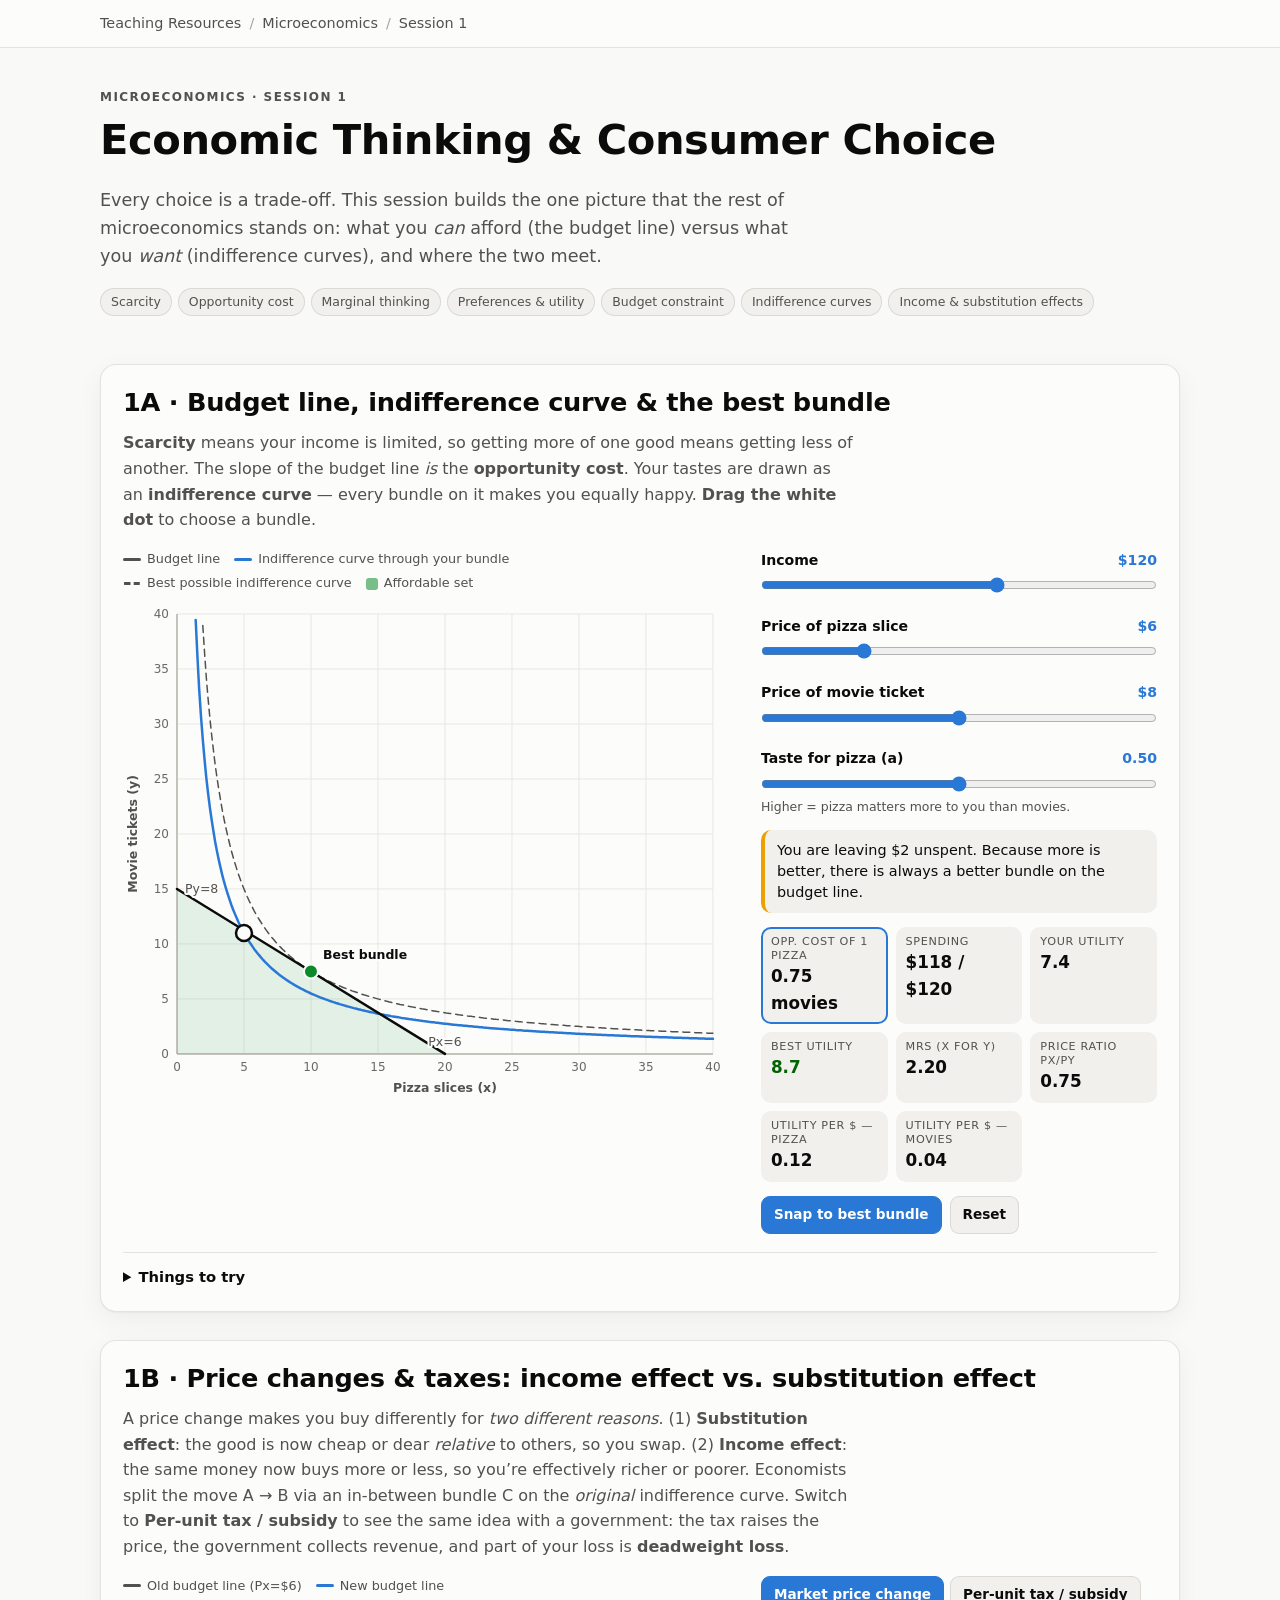
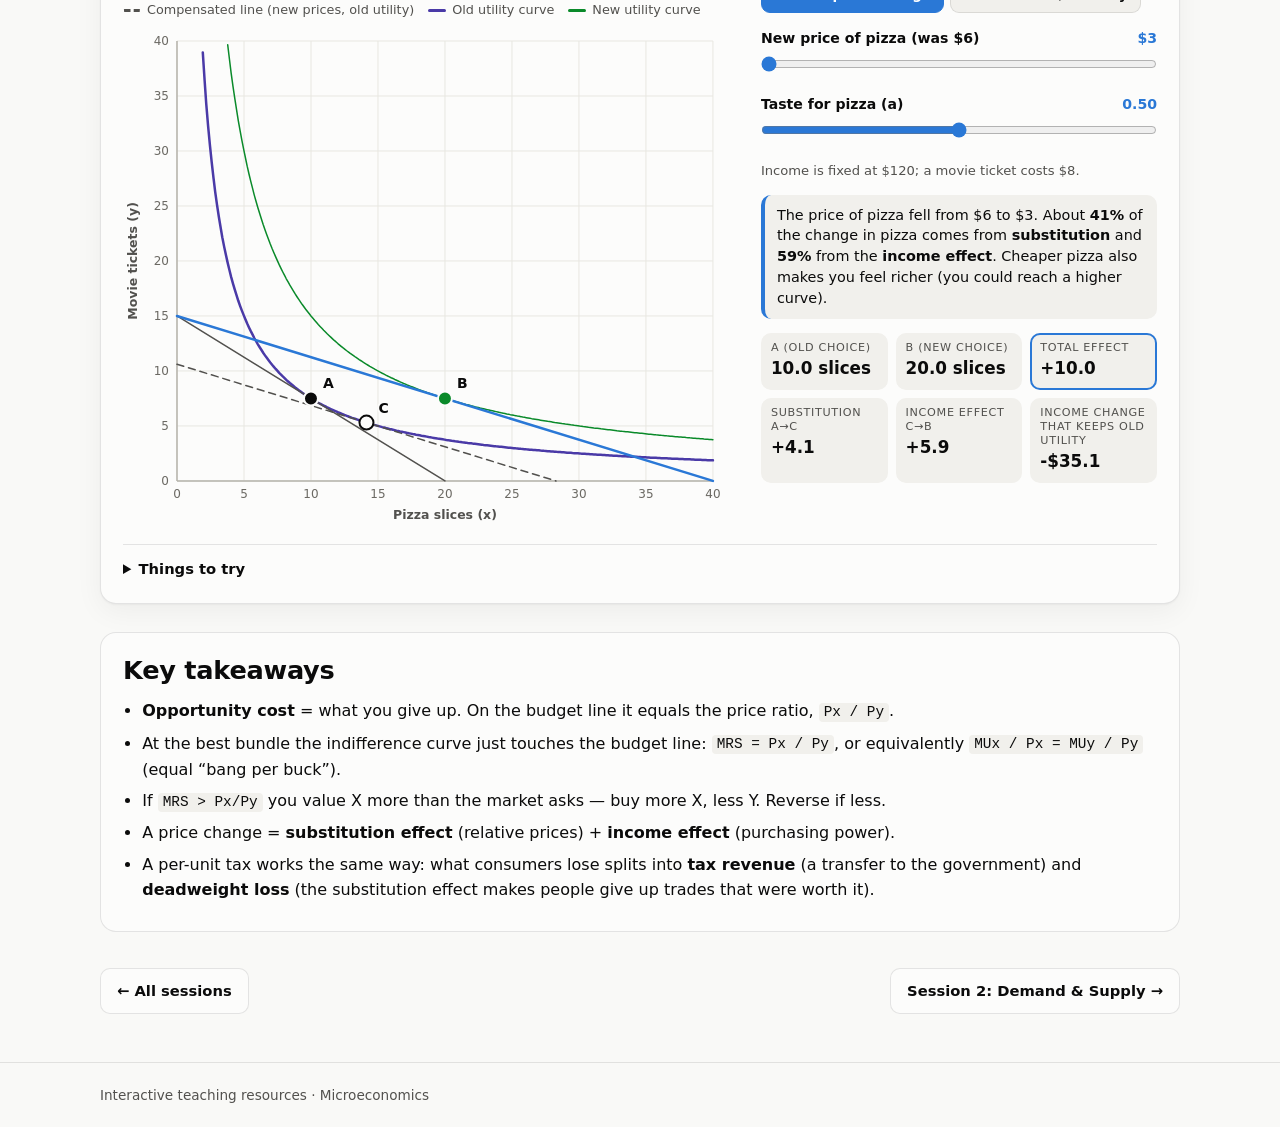
==== microeconomics/01-consumer-choice/index.html @ 6e92582a "feat: add first version of interactive microeconomics teaching resources Static GitHub Pages site (n" ====
<!doctype html>
<html lang="en">
<head>
<meta charset="utf-8">
<meta name="viewport" content="width=device-width, initial-scale=1">
<title>Session 1 · Economic Thinking & Consumer Choice</title>
<meta name="description" content="Interactive budget line and indifference curve lab: scarcity, opportunity cost, marginal thinking, income & substitution effects.">
<link rel="stylesheet" href="../../assets/css/site.css">
</head>
<body>
<header class="topbar"><div class="wrap">
  <nav class="crumbs" aria-label="Breadcrumb"><a href="../../">Teaching Resources</a><span aria-hidden="true">/</span><a href="../">Microeconomics</a><span aria-hidden="true">/</span><span>Session 1</span></nav>
</div></header>

<main class="wrap">
  <section class="hero">
    <div class="eyebrow">Microeconomics · Session 1</div>
    <h1>Economic Thinking &amp; Consumer Choice</h1>
    <p class="lede">Every choice is a trade-off. This session builds the one picture that the rest of microeconomics stands on: what you <em>can</em> afford (the budget line) versus what you <em>want</em> (indifference curves), and where the two meet.</p>
    <ul class="chips"><li>Scarcity</li><li>Opportunity cost</li><li>Marginal thinking</li><li>Preferences &amp; utility</li><li>Budget constraint</li><li>Indifference curves</li><li>Income &amp; substitution effects</li></ul>
  </section>

  <!-- ============ 1A ============ -->
  <section class="lab" id="lab-a">
    <div class="lab-head">
      <h2>1A · Budget line, indifference curve &amp; the best bundle</h2>
      <p><b>Scarcity</b> means your income is limited, so getting more of one good means getting less of another. The slope of the budget line <i>is</i> the <b>opportunity cost</b>. Your tastes are drawn as an <b>indifference curve</b> — every bundle on it makes you equally happy. <b>Drag the white dot</b> to choose a bundle.</p>
    </div>
    <div class="lab-body">
      <div class="viz">
        <div id="legend-a"></div>
        <div id="chart-a"></div>
      </div>
      <div class="panel">
        <div id="ctl-a" class="panel"></div>
        <div id="msg-a" class="msg"></div>
        <div id="stats-a"></div>
        <div id="btn-a" class="btns"></div>
      </div>
    </div>
    <details class="try"><summary>Things to try</summary><ul>
      <li>Drag the dot to a point <em>inside</em> the shaded triangle. Is there always a better bundle? (More is better, so yes — move to the line.)</li>
      <li>Drag it slowly along the budget line. Watch “utility per $” for each good — the highest utility happens where they’re equal. That’s <b>marginal thinking</b>.</li>
      <li>Raise the price of pizza. The line pivots — the opportunity cost of pizza (in movies) goes up.</li>
      <li>Change “taste for pizza”. The best bundle moves along the line towards the good you like more.</li>
    </ul></details>
  </section>

  <!-- ============ 1B ============ -->
  <section class="lab" id="lab-b">
    <div class="lab-head">
      <h2>1B · Price changes &amp; taxes: income effect vs. substitution effect</h2>
      <p>A price change makes you buy differently for <i>two different reasons</i>. (1) <b>Substitution effect</b>: the good is now cheap or dear <i>relative</i> to others, so you swap. (2) <b>Income effect</b>: the same money now buys more or less, so you’re effectively richer or poorer. Economists split the move A → B via an in-between bundle C on the <i>original</i> indifference curve. Switch to <b>Per-unit tax / subsidy</b> to see the same idea with a government: the tax raises the price, the government collects revenue, and part of your loss is <b>deadweight loss</b>.</p>
    </div>
    <div class="lab-body">
      <div class="viz">
        <div id="legend-b"></div>
        <div id="chart-b"></div>
      </div>
      <div class="panel">
        <div id="ctl-b" class="panel"></div>
        <div id="msg-b" class="msg"></div>
        <div id="stats-b"></div>
      </div>
    </div>
    <details class="try"><summary>Things to try</summary><ul>
      <li>Slide the new price down from $6 to $3. A→C is the substitution effect (moving <i>along</i> the original curve to the new price ratio). C→B is the income effect (moving to a higher curve).</li>
      <li>Now raise the price above $6 — both effects reverse.</li>
      <li>Switch to <b>Per-unit tax</b> and slide it up. Your loss splits into what the government collects (a transfer) and the deadweight loss (waste). Try “Rebates it lump-sum”: B′ lands on the <i>old</i> budget line — almost only the substitution effect remains, and you’re still worse off than at A.</li>
      <li>Slide the tax below zero to make it a <b>subsidy</b>: you gain, taxpayers pay more than you gain, and the gap is deadweight loss.</li>
      <li>Raise “taste for pizza” (pizza becomes a bigger share of your budget). The income effect grows — a price cut matters more for a good you spend a lot on. When pizza is a small part of the budget, most of the response is substitution.</li>
    </ul></details>
  </section>

  <section class="takeaways">
    <h2>Key takeaways</h2>
    <ul>
      <li><b>Opportunity cost</b> = what you give up. On the budget line it equals the price ratio, <code>Px / Py</code>.</li>
      <li>At the best bundle the indifference curve just touches the budget line: <code>MRS = Px / Py</code>, or equivalently <code>MUx / Px = MUy / Py</code> (equal “bang per buck”).</li>
      <li>If <code>MRS &gt; Px/Py</code> you value X more than the market asks — buy more X, less Y. Reverse if less.</li>
      <li>A price change = <b>substitution effect</b> (relative prices) + <b>income effect</b> (purchasing power).</li>
      <li>A per-unit tax works the same way: what consumers lose splits into <b>tax revenue</b> (a transfer to the government) and <b>deadweight loss</b> (the substitution effect makes people give up trades that were worth it).</li>
    </ul>
  </section>

  <nav class="pager" aria-label="Session navigation">
    <a href="../">← All sessions</a>
    <a href="../02-demand-supply/">Session 2: Demand &amp; Supply →</a>
  </nav>
</main>
<footer class="site"><div class="wrap">Interactive teaching resources · Microeconomics</div></footer>

<script src="../../assets/js/chart.js"></script>
<script src="app.js"></script>
</body>
</html>
---- assets/css/site.css ----
/* ==========================================================================
   Teaching Resources — shared styles
   Colour roles are consistent across every chart on the site:
     demand / consumers  = blue      supply / MC / producers = orange
     MR / AVC            = aqua      ATC / social cost       = violet
     AFC                 = magenta   loss / DWL / harm       = red
     profit / gain       = green     tax revenue / gov       = gold
   ========================================================================== */

:root {
  color-scheme: light;
  --bg: #f9f9f7;
  --surface: #fcfcfb;
  --surface2: #f1f0ec;
  --ink: #0b0b0b;
  --ink2: #52514e;
  --tick: #6b6963;
  --grid: #e8e7e1;
  --axis: #b5b3ab;
  --border: rgba(11, 11, 11, 0.10);
  --shadow: 0 1px 2px rgba(0, 0, 0, .04), 0 8px 28px rgba(0, 0, 0, .05);

  --demand: #2a78d6;
  --supply: #eb6834;
  --aqua: #1baf7a;
  --violet: #4a3aa7;
  --magenta: #e87ba4;
  --gold: #eda100;
  --green: #0a8a2a;
  --red: #e34948;
  --good-text: #006300;
  --bad-text: #b3261e;
  --accent: var(--demand);
}

@media (prefers-color-scheme: dark) {
  :root {
    color-scheme: dark;
    --bg: #0d0d0d;
    --surface: #1a1a19;
    --surface2: #242422;
    --ink: #ffffff;
    --ink2: #c3c2b7;
    --tick: #a8a79e;
    --grid: #2c2c2a;
    --axis: #4d4d49;
    --border: rgba(255, 255, 255, 0.10);
    --shadow: none;

    --demand: #3987e5;
    --supply: #d95926;
    --aqua: #199e70;
    --violet: #9085e9;
    --magenta: #d55181;
    --gold: #c98500;
    --green: #0ca30c;
    --red: #e66767;
    --good-text: #3fc23f;
    --bad-text: #ff8a80;
  }
}

* { box-sizing: border-box; }
html { -webkit-text-size-adjust: 100%; }
body {
  margin: 0;
  background: var(--bg);
  color: var(--ink);
  font: 16px/1.6 system-ui, -apple-system, "Segoe UI", sans-serif;
}
a { color: var(--accent); }
h1, h2, h3 { line-height: 1.2; margin: 0 0 .5em; letter-spacing: -0.01em; }
h1 { font-size: clamp(1.8rem, 4.5vw, 2.6rem); }
h2 { font-size: clamp(1.25rem, 2.8vw, 1.6rem); }
h3 { font-size: 1.05rem; }
p { margin: 0 0 1em; }
code { background: var(--surface2); padding: .1em .35em; border-radius: 4px; font-size: .9em; }

.wrap { max-width: 1120px; margin: 0 auto; padding: 0 20px; }

/* ---------- top bar ---------- */
.topbar { border-bottom: 1px solid var(--border); background: var(--surface); }
.topbar .wrap { display: flex; gap: 16px; align-items: center; justify-content: space-between; padding-block: 12px; flex-wrap: wrap; }
.crumbs { display: flex; gap: 8px; flex-wrap: wrap; font-size: .9rem; color: var(--ink2); }
.crumbs a { color: var(--ink2); text-decoration: none; }
.crumbs a:hover { color: var(--ink); text-decoration: underline; }
.crumbs span[aria-hidden] { opacity: .5; }

/* ---------- hero ---------- */
.hero { padding-block: 40px 20px; }
.hero .eyebrow { text-transform: uppercase; letter-spacing: .12em; font-size: .75rem; color: var(--ink2); font-weight: 600; margin-bottom: 8px; }
.hero p.lede { font-size: 1.1rem; color: var(--ink2); max-width: 62ch; }
.chips { display: flex; flex-wrap: wrap; gap: 6px; margin: 14px 0 0; padding: 0; list-style: none; }
.chips li { font-size: .78rem; padding: 3px 10px; border-radius: 999px; background: var(--surface2); color: var(--ink2); border: 1px solid var(--border); }

/* ---------- cards / index ---------- */
.cards { display: grid; grid-template-columns: repeat(auto-fill, minmax(280px, 1fr)); gap: 16px; padding-block: 12px 40px; }
.card {
  display: flex; flex-direction: column; gap: 6px;
  background: var(--surface); border: 1px solid var(--border); border-radius: 14px;
  padding: 18px 20px; text-decoration: none; color: inherit; box-shadow: var(--shadow);
  transition: transform .12s ease, border-color .12s ease;
}
a.card:hover { transform: translateY(-2px); border-color: var(--accent); }
.card .num { font-size: .75rem; font-weight: 700; letter-spacing: .1em; color: var(--accent); text-transform: uppercase; }
.card h3 { margin: 0; font-size: 1.15rem; }
.card p { margin: 0; color: var(--ink2); font-size: .92rem; }
.card .tags { margin-top: auto; padding-top: 8px; font-size: .78rem; color: var(--ink2); }
.card.soon { border-style: dashed; box-shadow: none; opacity: .75; }

/* ---------- lab (interactive block) ---------- */
.lab {
  background: var(--surface); border: 1px solid var(--border); border-radius: 16px;
  box-shadow: var(--shadow); padding: 22px; margin-block: 28px;
}
.lab-head p { color: var(--ink2); max-width: 72ch; }
.lab-body { display: grid; grid-template-columns: minmax(0, 1.55fr) minmax(250px, 1fr); gap: 24px; align-items: start; }
.lab-body.stack { grid-template-columns: minmax(0, 1fr); }
.duo { display: grid; grid-template-columns: repeat(2, minmax(0, 1fr)); gap: 20px; }
.viz { min-width: 0; }
.viz h3 { font-size: .95rem; color: var(--ink2); font-weight: 600; margin: 0 0 4px; }
.panel { display: flex; flex-direction: column; gap: 14px; min-width: 0; }
.panel.row { display: grid; grid-template-columns: repeat(auto-fit, minmax(250px, 1fr)); gap: 18px; align-items: start; }
@media (max-width: 860px) {
  .lab-body, .duo { grid-template-columns: minmax(0, 1fr); }
  .lab { padding: 16px; border-radius: 14px; }
}

/* ---------- controls ---------- */
.ctl label { display: flex; justify-content: space-between; gap: 8px; font-size: .88rem; font-weight: 600; margin-bottom: 2px; }
.ctl output { font-variant-numeric: tabular-nums; color: var(--accent); font-weight: 700; }
.ctl input[type=range] { width: 100%; accent-color: var(--accent); margin: 4px 0 0; }
.ctl small { display: block; color: var(--ink2); font-size: .78rem; line-height: 1.35; }
.ctl-title { font-size: .72rem; text-transform: uppercase; letter-spacing: .1em; color: var(--ink2); font-weight: 700; margin: 0 0 -6px; }

.seg { display: flex; flex-wrap: wrap; gap: 6px; }
.seg button, .btn {
  font: inherit; font-size: .85rem; font-weight: 600; cursor: pointer;
  padding: 7px 12px; border-radius: 9px; border: 1px solid var(--border);
  background: var(--surface2); color: var(--ink);
}
.seg button:hover, .btn:hover { border-color: var(--accent); }
.seg button[aria-pressed=true] { background: var(--accent); border-color: var(--accent); color: #fff; }
.btn.primary { background: var(--accent); border-color: var(--accent); color: #fff; }
.btns { display: flex; flex-wrap: wrap; gap: 8px; }
:focus-visible { outline: 2px solid var(--accent); outline-offset: 2px; }

/* ---------- readouts ---------- */
.stats { display: grid; grid-template-columns: repeat(auto-fit, minmax(105px, 1fr)); gap: 8px; }
.stat { background: var(--surface2); border-radius: 10px; padding: 8px 10px; min-width: 0; }
.stat span { display: block; font-size: .7rem; color: var(--ink2); text-transform: uppercase; letter-spacing: .06em; line-height: 1.25; }
.stat b { display: block; font-size: 1.05rem; font-variant-numeric: tabular-nums; }
.stat.good b { color: var(--good-text); }
.stat.bad b { color: var(--bad-text); }
.stat.key { outline: 2px solid var(--accent); outline-offset: -2px; }
.msg {
  margin: 0; padding: 10px 12px; border-radius: 10px; font-size: .9rem; line-height: 1.45;
  background: var(--surface2); border-left: 4px solid var(--accent); color: var(--ink);
}
.msg.warn { border-left-color: var(--gold); }
.msg.bad { border-left-color: var(--red); }
.msg.good { border-left-color: var(--green); }
.hint { font-size: .82rem; color: var(--ink2); margin: 0; }

/* ---------- legend ---------- */
.legend { display: flex; flex-wrap: wrap; gap: 4px 14px; font-size: .8rem; color: var(--ink2); margin: 0 0 6px; }
.legend span { display: inline-flex; align-items: center; gap: 6px; }
.sw { width: 18px; height: 0; border-top: 3px solid currentColor; border-radius: 2px; display: inline-block; }
.sw.box { width: 12px; height: 12px; border: 0; border-radius: 3px; opacity: .55; }
.sw.dash { border-top-style: dashed; }
.sw.demand { color: var(--demand); } .sw.supply, .sw.mc { color: var(--supply); }
.sw.mr, .sw.avc { color: var(--aqua); } .sw.atc, .sw.social { color: var(--violet); }
.sw.afc { color: var(--magenta); } .sw.red { color: var(--red); } .sw.green { color: var(--green); }
.sw.gold { color: var(--gold); } .sw.ink { color: var(--ink2); }
.sw.box.demand { background: var(--demand); } .sw.box.supply { background: var(--supply); }
.sw.box.red { background: var(--red); } .sw.box.green { background: var(--green); }
.sw.box.gold { background: var(--gold); } .sw.box.violet { background: var(--violet); }

/* ---------- SVG charts ---------- */
svg.chart { display: block; width: 100%; height: auto; overflow: visible; user-select: none; -webkit-user-select: none; }
svg.chart text { font: 12px system-ui, -apple-system, "Segoe UI", sans-serif; fill: var(--tick); }
svg.chart .grid { stroke: var(--grid); stroke-width: 1; }
svg.chart .axis { stroke: var(--axis); stroke-width: 1.5; }
svg.chart .axis-title { fill: var(--ink2); font-size: 12.5px; font-weight: 600; }
svg.chart .lbl { fill: var(--ink); font-weight: 600; font-size: 12.5px; paint-order: stroke; stroke: var(--surface); stroke-width: 4px; stroke-linejoin: round; }
svg.chart .lbl.soft { fill: var(--ink2); font-weight: 500; }
svg.chart .lbl.big { font-size: 14px; }

svg.chart .ln { fill: none; stroke-width: 2.5; stroke-linecap: round; stroke-linejoin: round; }
svg.chart .ln.demand, svg.chart .ln.price { stroke: var(--demand); }
svg.chart .ln.supply, svg.chart .ln.mc { stroke: var(--supply); }
svg.chart .ln.mr, svg.chart .ln.avc { stroke: var(--aqua); }
svg.chart .ln.atc, svg.chart .ln.social { stroke: var(--violet); }
svg.chart .ln.afc { stroke: var(--magenta); stroke-dasharray: 2 5; }
svg.chart .ln.budget { stroke: var(--ink); }
svg.chart .ln.ic { stroke: var(--demand); }
svg.chart .ln.tr { stroke: var(--demand); }
svg.chart .ln.red { stroke: var(--red); }
svg.chart .ln.green { stroke: var(--green); }
svg.chart .ln.gold { stroke: var(--gold); }
svg.chart .ln.ink { stroke: var(--ink2); }
svg.chart .ln.dash { stroke-dasharray: 7 5; }
svg.chart .ln.thin { stroke-width: 1.5; }
svg.chart .ln.ghost { stroke: var(--tick); stroke-width: 1.75; stroke-dasharray: 6 5; opacity: .75; }
svg.chart .ln.drop { stroke: var(--tick); stroke-width: 1.25; stroke-dasharray: 3 4; opacity: .9; }
svg.chart .ln.hit { stroke: transparent; stroke-width: 24; pointer-events: stroke; cursor: grab; }

svg.chart .fill { stroke: none; }
svg.chart .fill.demand { fill: var(--demand); fill-opacity: .22; }
svg.chart .fill.supply { fill: var(--supply); fill-opacity: .24; }
svg.chart .fill.red { fill: var(--red); fill-opacity: .38; }
svg.chart .fill.green { fill: var(--green); fill-opacity: .28; }
svg.chart .fill.gold { fill: var(--gold); fill-opacity: .32; }
svg.chart .fill.violet { fill: var(--violet); fill-opacity: .22; }
svg.chart .fill.ink { fill: var(--ink); fill-opacity: .06; }
svg.chart .fill.strong.demand { fill-opacity: .55; }
svg.chart .fill.strong.supply { fill-opacity: .55; }
svg.chart .fill.faint { fill-opacity: .10; }
svg.chart .bar { stroke-width: 1.5; }
svg.chart .bar.demand { stroke: var(--demand); }
svg.chart .bar.supply { stroke: var(--supply); }

svg.chart .dot { stroke: var(--surface); stroke-width: 2; }
svg.chart .dot.ink { fill: var(--ink); } svg.chart .dot.demand { fill: var(--demand); }
svg.chart .dot.supply { fill: var(--supply); } svg.chart .dot.red { fill: var(--red); }
svg.chart .dot.green { fill: var(--green); } svg.chart .dot.violet { fill: var(--violet); }
svg.chart .dot.aqua { fill: var(--aqua); } svg.chart .dot.hollow { fill: var(--surface); stroke: var(--ink); stroke-width: 2; }

svg.chart .handle { cursor: grab; touch-action: none; }
svg.chart .handle .hit { fill: transparent; }
svg.chart .handle .knob { fill: var(--surface); stroke: var(--ink); stroke-width: 2.5; }
svg.chart .handle:hover .knob { stroke: var(--accent); stroke-width: 3; }
svg.chart.dragging, svg.chart.dragging * { cursor: grabbing !important; }
svg.chart [data-drag] { touch-action: none; }

/* ---------- misc content ---------- */
details.try { margin-top: 18px; border-top: 1px solid var(--border); padding-top: 12px; }
details.try summary { cursor: pointer; font-weight: 700; font-size: .92rem; }
details.try ul { margin: 8px 0 0; padding-left: 1.2em; color: var(--ink2); font-size: .92rem; }
details.try li { margin-bottom: 4px; }

.takeaways { background: var(--surface); border: 1px solid var(--border); border-radius: 16px; padding: 22px; margin-block: 28px; }
.takeaways ul { margin: 0; padding-left: 1.2em; }
.takeaways li { margin-bottom: 6px; }

.tbl-wrap { overflow-x: auto; }
table.tbl { border-collapse: collapse; width: 100%; font-size: .9rem; min-width: 520px; }
table.tbl th, table.tbl td { text-align: left; padding: 8px 10px; border-bottom: 1px solid var(--border); vertical-align: top; }
table.tbl th { font-size: .75rem; text-transform: uppercase; letter-spacing: .06em; color: var(--ink2); }

.two-col { display: grid; grid-template-columns: repeat(2, minmax(0, 1fr)); gap: 20px; }
@media (max-width: 720px) { .two-col { grid-template-columns: minmax(0, 1fr); } }

.pager { display: flex; justify-content: space-between; gap: 12px; padding-block: 8px 48px; flex-wrap: wrap; }
.pager a { text-decoration: none; padding: 10px 16px; border: 1px solid var(--border); border-radius: 10px; background: var(--surface); color: var(--ink); font-weight: 600; font-size: .92rem; }
.pager a:hover { border-color: var(--accent); }
footer.site { border-top: 1px solid var(--border); padding-block: 22px; color: var(--ink2); font-size: .85rem; }

@media (prefers-reduced-motion: reduce) { * { transition: none !important; } }

/* ---------- game theory payoff matrix ---------- */
.matrix { border-collapse: separate; border-spacing: 8px; width: 100%; max-width: 560px; }
.matrix th { font-size: .82rem; font-weight: 700; color: var(--ink2); text-align: center; padding: 2px 4px; }
.matrix th.side { writing-mode: vertical-rl; transform: rotate(180deg); text-transform: uppercase; letter-spacing: .08em; font-size: .7rem; }
.matrix th.who-a { color: var(--demand); } .matrix th.who-b { color: var(--supply); }
.matrix td.cell {
  background: var(--surface2); border: 2px solid transparent; border-radius: 12px;
  padding: 14px 8px; text-align: center; position: relative; white-space: nowrap;
}
.matrix td.cell.nash { border-color: var(--green); background: color-mix(in srgb, var(--green) 10%, var(--surface2)); }
.matrix td.cell.nash::after { content: "Nash"; position: absolute; top: 3px; right: 8px; font-size: .62rem; font-weight: 800; letter-spacing: .08em; text-transform: uppercase; color: var(--good-text); }
.matrix input {
  width: 3.6em; font: inherit; font-weight: 700; text-align: center; padding: 6px 2px; border-radius: 8px;
  border: 2px solid var(--border); background: var(--surface); color: var(--ink); font-variant-numeric: tabular-nums;
}
.matrix input.pa { border-color: var(--demand); }
.matrix input.pb { border-color: var(--supply); }
.matrix input.pa.br { background: var(--demand); color: #fff; }
.matrix input.pb.br { background: var(--supply); color: #fff; }
.matrix .comma { color: var(--ink2); padding: 0 2px; font-weight: 700; }
.analysis { margin: 0; padding-left: 1.1em; font-size: .92rem; }
.analysis li { margin-bottom: 8px; }
.rounds { width: 100%; border-collapse: collapse; font-size: .85rem; font-variant-numeric: tabular-nums; }
.rounds th, .rounds td { padding: 4px 8px; border-bottom: 1px solid var(--border); text-align: center; }
.rounds th { font-size: .7rem; text-transform: uppercase; letter-spacing: .06em; color: var(--ink2); }
.rounds .C { color: var(--good-text); font-weight: 700; } .rounds .Dd { color: var(--bad-text); font-weight: 700; }
.scroll-y { max-height: 300px; overflow-y: auto; }

#matrix-host { overflow-x: auto; }
@media (max-width: 480px) {
  .matrix { border-spacing: 4px; }
  .matrix td.cell { padding: 12px 3px; }
  .matrix input { width: 3.1em; padding: 5px 0; font-size: .85rem; }
  .matrix .comma { padding: 0; }
  .matrix th { font-size: .75rem; }
  .matrix td.cell.nash::after { right: 4px; top: 1px; }
}

/* ---------- surplus split bar ---------- */
.split-wrap { position: relative; padding-top: 4px; }
.split-bar { display: flex; height: 22px; border-radius: 6px; overflow: hidden; background: var(--surface2); }
.split-bar i { display: block; height: 100%; border-right: 2px solid var(--surface); }
.split-bar i.cs { background: var(--demand); } .split-bar i.ps { background: var(--supply); }
.split-bar i.gov { background: var(--gold); } .split-bar i.dwl { background: var(--red); }
.split-mark { position: absolute; top: 0; bottom: -3px; border-left: 2px dashed var(--ink); }
.split-list { list-style: none; margin: 8px 0 0; padding: 0; display: grid; grid-template-columns: 1fr 1fr; gap: 2px 12px; font-size: .85rem; }
.split-list li { display: flex; align-items: center; gap: 6px; }
.split-list b { margin-left: auto; font-variant-numeric: tabular-nums; }
.split-list .sw.box { opacity: 1; flex: none; }
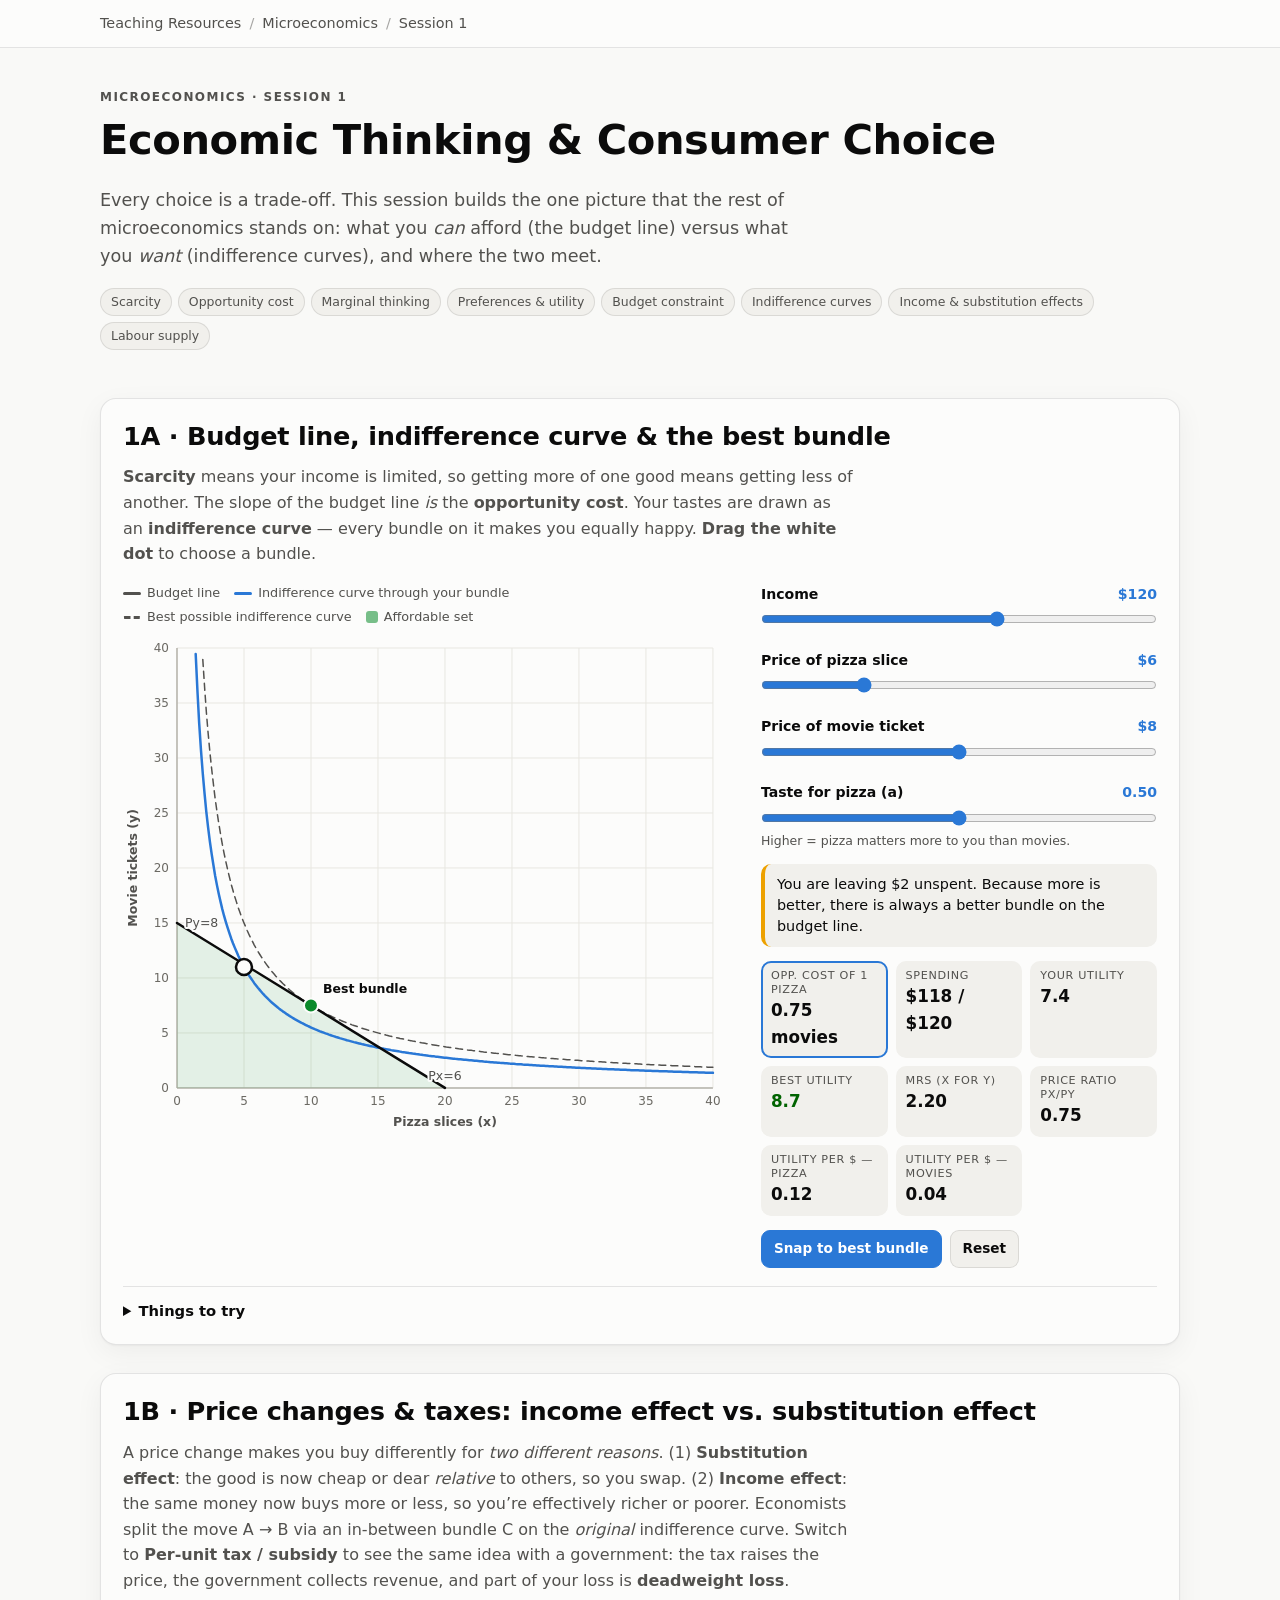
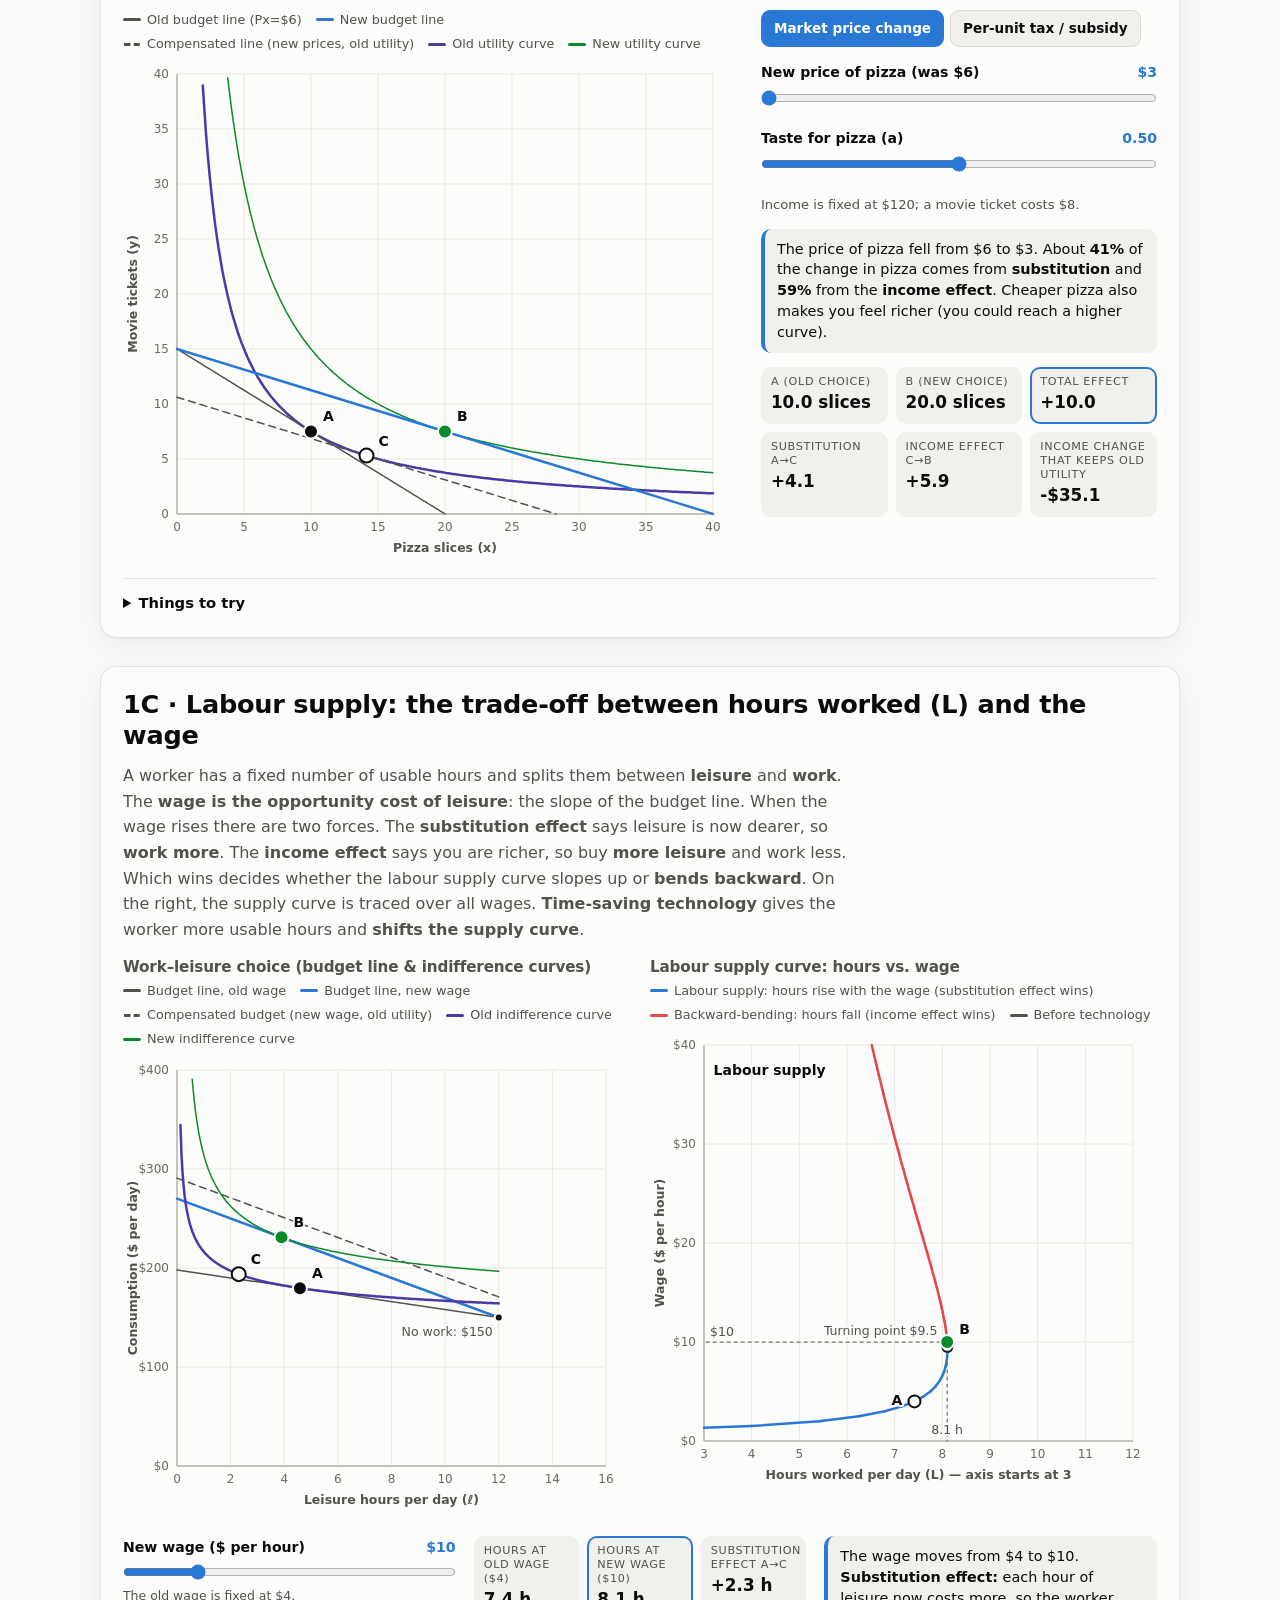
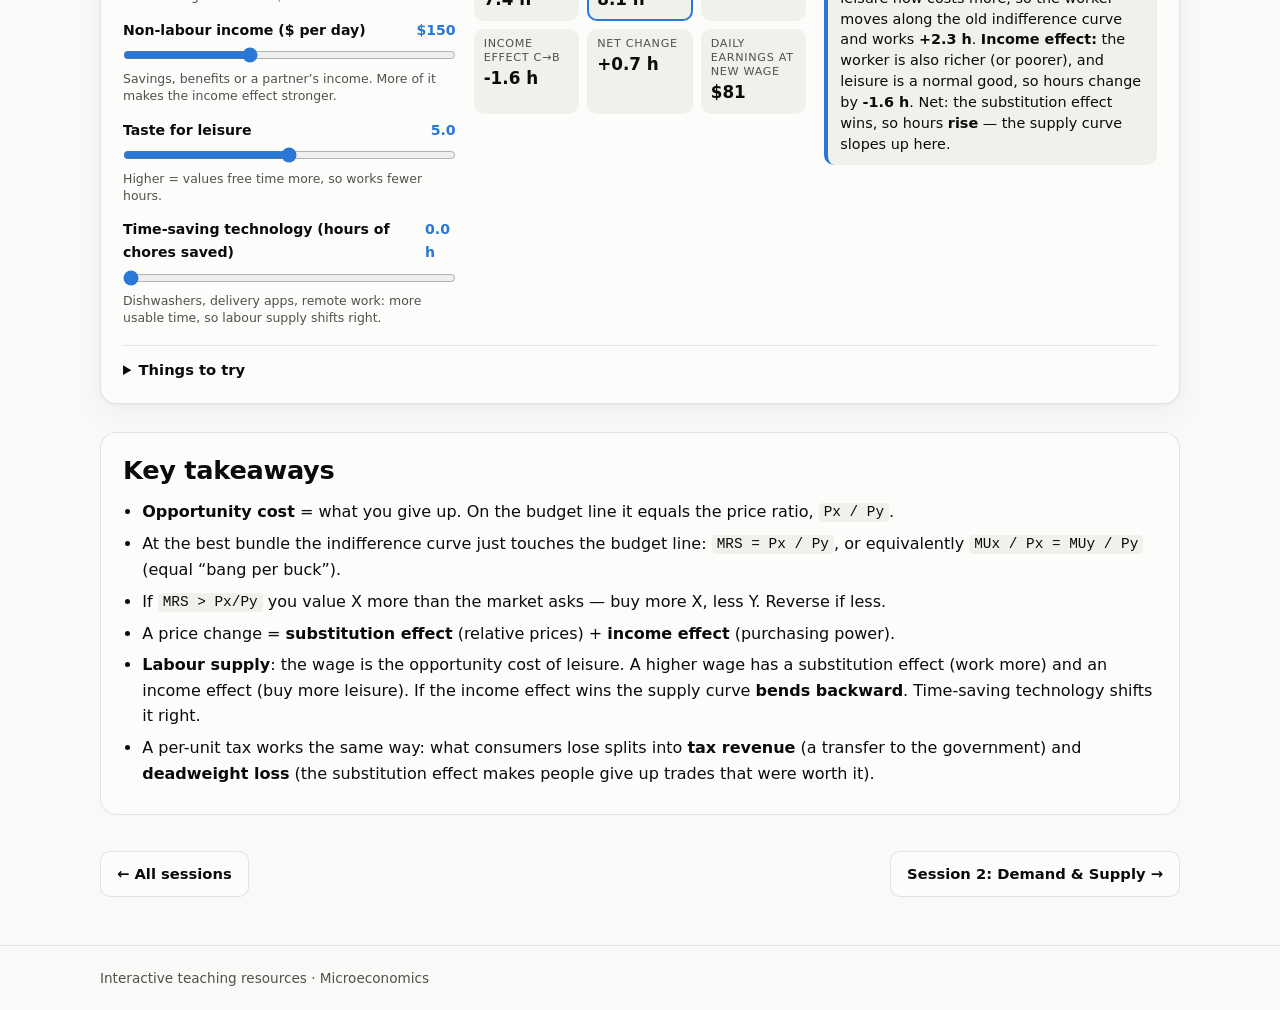
==== commit 12c592f4: "feat: add labour supply and a "who is taxed" option to every tax/subsidy chart - Session 1: 1C work-" ====
--- a/microeconomics/01-consumer-choice/index.html
+++ b/microeconomics/01-consumer-choice/index.html
@@ -17,7 +17,7 @@
     <div class="eyebrow">Microeconomics · Session 1</div>
     <h1>Economic Thinking &amp; Consumer Choice</h1>
     <p class="lede">Every choice is a trade-off. This session builds the one picture that the rest of microeconomics stands on: what you <em>can</em> afford (the budget line) versus what you <em>want</em> (indifference curves), and where the two meet.</p>
-    <ul class="chips"><li>Scarcity</li><li>Opportunity cost</li><li>Marginal thinking</li><li>Preferences &amp; utility</li><li>Budget constraint</li><li>Indifference curves</li><li>Income &amp; substitution effects</li></ul>
+    <ul class="chips"><li>Scarcity</li><li>Opportunity cost</li><li>Marginal thinking</li><li>Preferences &amp; utility</li><li>Budget constraint</li><li>Indifference curves</li><li>Income &amp; substitution effects</li><li>Labour supply</li></ul>
   </section>
 
   <!-- ============ 1A ============ -->
@@ -72,6 +72,31 @@
     </ul></details>
   </section>
 
+  <!-- ============ 1C ============ -->
+  <section class="lab" id="lab-l">
+    <div class="lab-head">
+      <h2>1C · Labour supply: the trade-off between hours worked (L) and the wage</h2>
+      <p>A worker has a fixed number of usable hours and splits them between <b>leisure</b> and <b>work</b>. The <b>wage is the opportunity cost of leisure</b>: the slope of the budget line. When the wage rises there are two forces. The <b>substitution effect</b> says leisure is now dearer, so <b>work more</b>. The <b>income effect</b> says you are richer, so buy <b>more leisure</b> and work less. Which wins decides whether the labour supply curve slopes up or <b>bends backward</b>. On the right, the supply curve is traced over all wages. <b>Time-saving technology</b> gives the worker more usable hours and <b>shifts the supply curve</b>.</p>
+    </div>
+    <div class="lab-body stack">
+      <div class="duo">
+        <div class="viz"><h3>Work–leisure choice (budget line &amp; indifference curves)</h3><div id="legend-l1"></div><div id="chart-l1"></div></div>
+        <div class="viz"><h3>Labour supply curve: hours vs. wage</h3><div id="legend-l2"></div><div id="chart-l2"></div></div>
+      </div>
+      <div class="panel row">
+        <div id="ctl-l" class="panel"></div>
+        <div id="stats-l"></div>
+        <div id="msg-l" class="msg"></div>
+      </div>
+    </div>
+    <details class="try"><summary>Things to try</summary><ul>
+      <li>Slide the new wage up from $4 towards $40. Hours first <b>rise</b> (substitution effect), peak around $10, then <b>fall</b> (income effect) — the curve <b>bends backward</b>. Watch the A→C and C→B arrows change size.</li>
+      <li>Raise <b>non-labour income</b>: the income effect gets stronger, the worker works fewer hours overall, and the bend arrives earlier.</li>
+      <li>Increase the <b>taste for leisure</b> so much that the worker doesn’t work at low wages: that is the <b>reservation wage</b> (the wage needed to give up the first hour of leisure).</li>
+      <li>Add <b>time-saving technology</b>: the whole supply curve shifts right (more hours offered at every wage), and the dashed line shows where it was.</li>
+    </ul></details>
+  </section>
+
   <section class="takeaways">
     <h2>Key takeaways</h2>
     <ul>
@@ -79,6 +104,7 @@
       <li>At the best bundle the indifference curve just touches the budget line: <code>MRS = Px / Py</code>, or equivalently <code>MUx / Px = MUy / Py</code> (equal “bang per buck”).</li>
       <li>If <code>MRS &gt; Px/Py</code> you value X more than the market asks — buy more X, less Y. Reverse if less.</li>
       <li>A price change = <b>substitution effect</b> (relative prices) + <b>income effect</b> (purchasing power).</li>
+      <li><b>Labour supply</b>: the wage is the opportunity cost of leisure. A higher wage has a substitution effect (work more) and an income effect (buy more leisure). If the income effect wins the supply curve <b>bends backward</b>. Time-saving technology shifts it right.</li>
       <li>A per-unit tax works the same way: what consumers lose splits into <b>tax revenue</b> (a transfer to the government) and <b>deadweight loss</b> (the substitution effect makes people give up trades that were worth it).</li>
     </ul>
   </section>
--- a/assets/css/site.css
+++ b/assets/css/site.css
@@ -307,3 +307,21 @@
 .split-list li { display: flex; align-items: center; gap: 6px; }
 .split-list b { margin-left: auto; font-variant-numeric: tabular-nums; }
 .split-list .sw.box { opacity: 1; flex: none; }
+
+/* ---------- short-run vs long-run comparison table ---------- */
+table.tbl.cmp { min-width: 0; }
+table.tbl.cmp th:not(:first-child), table.tbl.cmp td:not(:first-child) { text-align: right; font-variant-numeric: tabular-nums; }
+table.tbl.cmp td:not(:first-child) { font-weight: 700; }
+table.tbl.cmp td.pos { color: var(--good-text); }
+table.tbl.cmp td.neg { color: var(--bad-text); }
+
+/* ---------- price breakdown bars ---------- */
+.pbar-row { display: grid; grid-template-columns: 112px minmax(0, 1fr) 62px; gap: 8px; align-items: center; font-size: .85rem; margin-bottom: 8px; }
+.pbar-row b { text-align: right; font-variant-numeric: tabular-nums; }
+.pbar-wrap { position: relative; }
+.pbar { display: flex; height: 20px; border-radius: 5px; overflow: hidden; background: var(--surface2); }
+.pbar i { display: block; height: 100%; border-right: 2px solid var(--surface); }
+.pbar i.ps { background: var(--supply); } .pbar i.cs { background: var(--demand); } .pbar i.gov { background: var(--gold); }
+.pbar-mark { position: absolute; top: -3px; bottom: -3px; border-left: 2px dashed var(--ink); }
+
+.sw.box.ink { background: var(--ink); }
